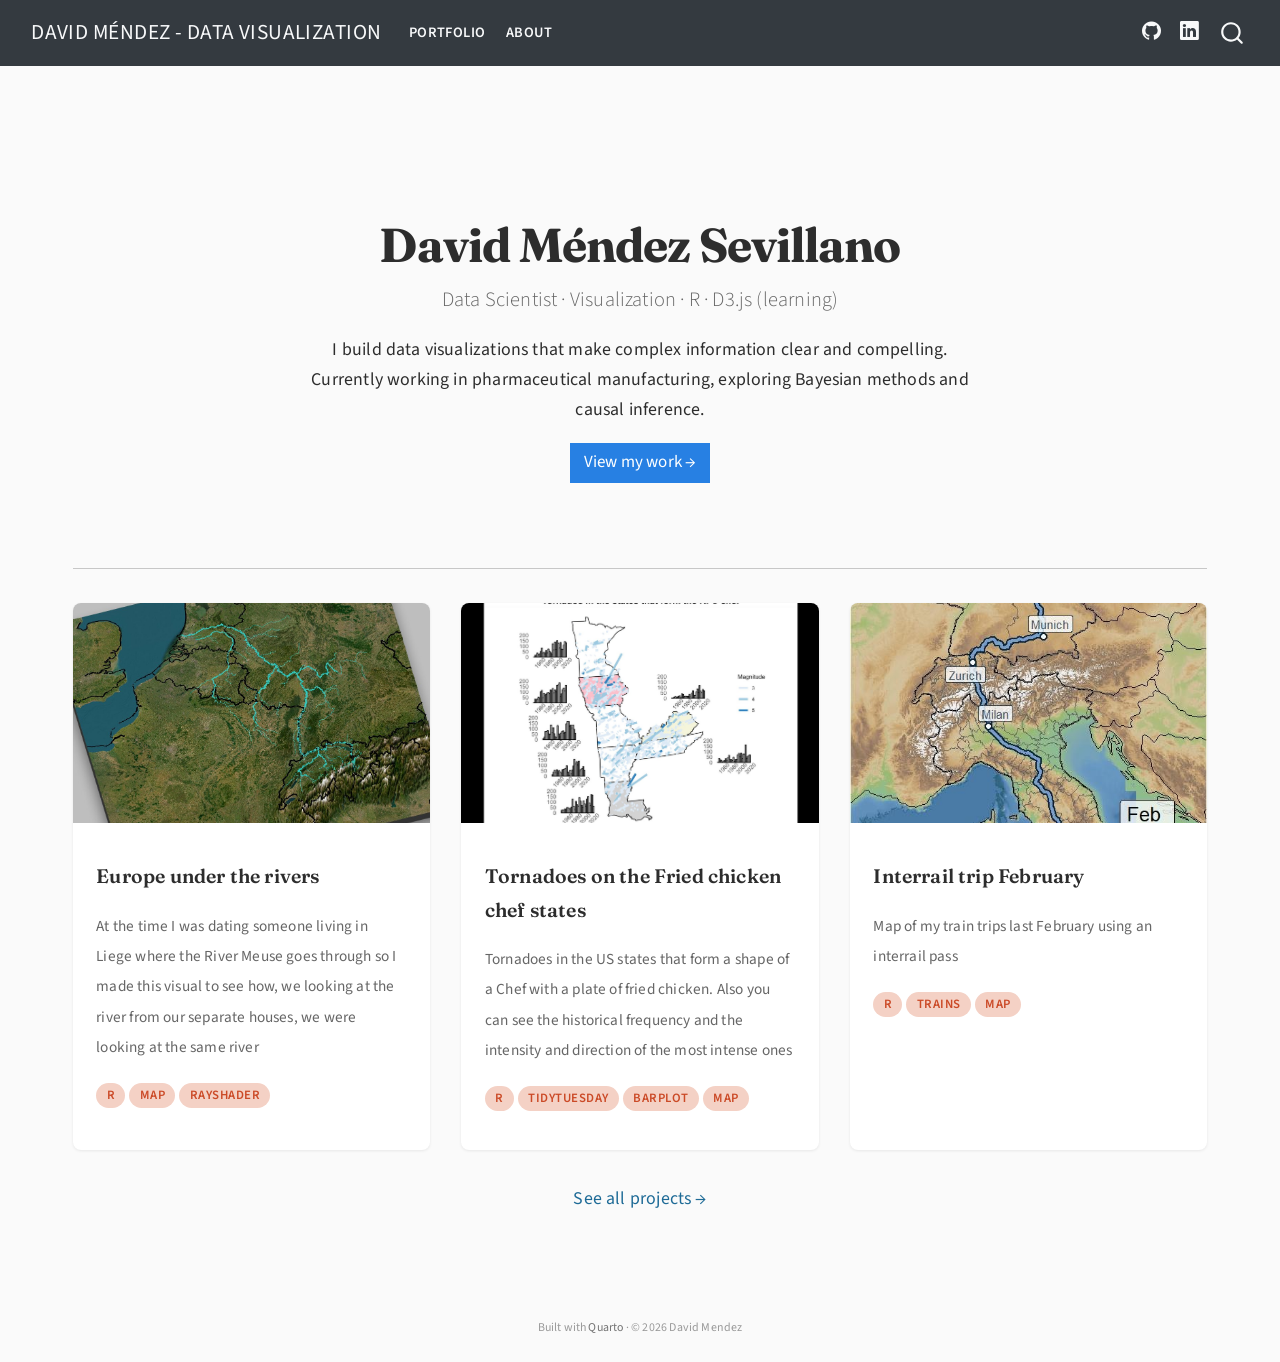
==== docs/index.html @ 900b7a50 "initial commit" ====
<!DOCTYPE html>
<html xmlns="http://www.w3.org/1999/xhtml" lang="en" xml:lang="en"><head>

<meta charset="utf-8">
<meta name="generator" content="quarto-1.8.25">

<meta name="viewport" content="width=device-width, initial-scale=1.0, user-scalable=yes">


<title>David Méndez - Data Visualization</title>
<style>
code{white-space: pre-wrap;}
span.smallcaps{font-variant: small-caps;}
div.columns{display: flex; gap: min(4vw, 1.5em);}
div.column{flex: auto; overflow-x: auto;}
div.hanging-indent{margin-left: 1.5em; text-indent: -1.5em;}
ul.task-list{list-style: none;}
ul.task-list li input[type="checkbox"] {
  width: 0.8em;
  margin: 0 0.8em 0.2em -1em; /* quarto-specific, see https://github.com/quarto-dev/quarto-cli/issues/4556 */ 
  vertical-align: middle;
}
</style>


<script src="site_libs/quarto-nav/quarto-nav.js"></script>
<script src="site_libs/quarto-nav/headroom.min.js"></script>
<script src="site_libs/clipboard/clipboard.min.js"></script>
<script src="site_libs/quarto-search/autocomplete.umd.js"></script>
<script src="site_libs/quarto-search/fuse.min.js"></script>
<script src="site_libs/quarto-search/quarto-search.js"></script>
<meta name="quarto:offset" content="./">
<script src="site_libs/quarto-html/quarto.js" type="module"></script>
<script src="site_libs/quarto-html/tabsets/tabsets.js" type="module"></script>
<script src="site_libs/quarto-html/axe/axe-check.js" type="module"></script>
<script src="site_libs/quarto-html/popper.min.js"></script>
<script src="site_libs/quarto-html/tippy.umd.min.js"></script>
<script src="site_libs/quarto-html/anchor.min.js"></script>
<link href="site_libs/quarto-html/tippy.css" rel="stylesheet">
<link href="site_libs/quarto-html/quarto-syntax-highlighting-4dd0a3cd2d1f0c1ca65dcbe395e0d0e9.css" rel="stylesheet" id="quarto-text-highlighting-styles">
<script src="site_libs/bootstrap/bootstrap.min.js"></script>
<link href="site_libs/bootstrap/bootstrap-icons.css" rel="stylesheet">
<link href="site_libs/bootstrap/bootstrap-ac0d7b5ecc7dd9f76389d4ff82548eff.min.css" rel="stylesheet" append-hash="true" id="quarto-bootstrap" data-mode="light">
<script id="quarto-search-options" type="application/json">{
  "location": "navbar",
  "copy-button": false,
  "collapse-after": 3,
  "panel-placement": "end",
  "type": "overlay",
  "limit": 50,
  "keyboard-shortcut": [
    "f",
    "/",
    "s"
  ],
  "show-item-context": false,
  "language": {
    "search-no-results-text": "No results",
    "search-matching-documents-text": "matching documents",
    "search-copy-link-title": "Copy link to search",
    "search-hide-matches-text": "Hide additional matches",
    "search-more-match-text": "more match in this document",
    "search-more-matches-text": "more matches in this document",
    "search-clear-button-title": "Clear",
    "search-text-placeholder": "",
    "search-detached-cancel-button-title": "Cancel",
    "search-submit-button-title": "Submit",
    "search-label": "Search"
  }
}</script>
<style>html{ scroll-behavior: smooth; }</style>


<link rel="stylesheet" href="styles/extra.css">
<meta property="og:title" content="David Méndez - Data Visualization">
<meta property="og:description" content="Data visualization portfolio showcasing work in R, D3.js, and interactive analytics">
<meta property="og:image" content="https://damense.github.io/images/river-maas.jpg">
<meta property="og:site_name" content="David Méndez - Data Visualization">
<meta name="twitter:title" content="David Méndez - Data Visualization">
<meta name="twitter:description" content="Data visualization portfolio showcasing work in R, D3.js, and interactive analytics">
<meta name="twitter:image" content="https://damense.github.io/images/river-maas.jpg">
<meta name="twitter:card" content="summary_large_image">
</head>

<body class="nav-fixed quarto-light">

<div id="quarto-search-results"></div>
  <header id="quarto-header" class="headroom fixed-top">
    <nav class="navbar navbar-expand-lg " data-bs-theme="dark">
      <div class="navbar-container container-fluid">
      <div class="navbar-brand-container mx-auto">
    <a href="./index.html" class="navbar-brand navbar-brand-logo">
    </a>
    <a class="navbar-brand" href="./index.html">
    <span class="navbar-title">David Méndez - Data Visualization</span>
    </a>
  </div>
            <div id="quarto-search" class="" title="Search"></div>
          <button class="navbar-toggler" type="button" data-bs-toggle="collapse" data-bs-target="#navbarCollapse" aria-controls="navbarCollapse" role="menu" aria-expanded="false" aria-label="Toggle navigation" onclick="if (window.quartoToggleHeadroom) { window.quartoToggleHeadroom(); }">
  <span class="navbar-toggler-icon"></span>
</button>
          <div class="collapse navbar-collapse" id="navbarCollapse">
            <ul class="navbar-nav navbar-nav-scroll me-auto">
  <li class="nav-item">
    <a class="nav-link" href="./portfolio.html"> 
<span class="menu-text">Portfolio</span></a>
  </li>  
  <li class="nav-item">
    <a class="nav-link" href="./about.html"> 
<span class="menu-text">About</span></a>
  </li>  
</ul>
            <ul class="navbar-nav navbar-nav-scroll ms-auto">
  <li class="nav-item compact">
    <a class="nav-link" href="https://github.com/damense"> <i class="bi bi-github" role="img" aria-label="GitHub">
</i> 
<span class="menu-text"></span></a>
  </li>  
  <li class="nav-item compact">
    <a class="nav-link" href="https://www.linkedin.com/in/dmendezsev/"> <i class="bi bi-linkedin" role="img" aria-label="LinkedIn">
</i> 
<span class="menu-text"></span></a>
  </li>  
</ul>
          </div> <!-- /navcollapse -->
            <div class="quarto-navbar-tools">
</div>
      </div> <!-- /container-fluid -->
    </nav>
</header>
<!-- content -->
<div id="quarto-content" class="quarto-container page-columns page-rows-contents page-layout-full page-navbar">
<!-- sidebar -->
<!-- margin-sidebar -->
    
<!-- main -->
<main class="content column-page" id="quarto-document-content"><header id="title-block-header" class="quarto-title-block"></header>




<section id="david-méndez-sevillano" class="level1 hero">
<h1>David Méndez Sevillano</h1>
<div class="subtitle">
<p>Data Scientist · Visualization · R · D3.js (learning)</p>
</div>
<p>I build data visualizations that make complex information clear and compelling. Currently working in pharmaceutical manufacturing, exploring Bayesian methods and causal inference.</p>
<p><a href="./portfolio.html" class="btn btn-primary">View my work →</a></p>
</section>
<hr>
<div class="project-grid">
<div class="project-card">
<p><a href="./projects/river-maas.html"><img src="images/river-maas.jpg" class="img-fluid"></a></p>
<div class="card-body">
<p><span class="card-title">Europe under the rivers</span></p>
<p><span class="card-description">At the time I was dating someone living in Liege where the River Meuse goes through so I made this visual to see how, we looking at the river from our separate houses, we were looking at the same river</span></p>
<div class="card-tags">
<p><span class="tag">R</span> <span class="tag">map</span> <span class="tag">rayshader</span></p>
</div>
</div>
</div>
<div class="project-card">
<p><a href="./projects/tornados-kfc.html"><img src="images/tornados-kfc.jpg" class="img-fluid"></a></p>
<div class="card-body">
<p><span class="card-title">Tornadoes on the Fried chicken chef states</span></p>
<p><span class="card-description">Tornadoes in the US states that form a shape of a Chef with a plate of fried chicken. Also you can see the historical frequency and the intensity and direction of the most intense ones</span></p>
<div class="card-tags">
<p><span class="tag">R</span> <span class="tag">Tidytuesday</span> <span class="tag">Barplot</span> <span class="tag">map</span></p>
</div>
</div>
</div>
<div class="project-card">
<p><a href="./projects/trains-feb.html"><img src="images/trains-feb.jpg" class="img-fluid"></a></p>
<div class="card-body">
<p><span class="card-title">Interrail trip February</span></p>
<p><span class="card-description">Map of my train trips last February using an interrail pass</span></p>
<div class="card-tags">
<p><span class="tag">R</span> <span class="tag">trains</span> <span class="tag">map</span></p>
</div>
</div>
</div>
</div>
<div style="text-align: center; margin-top: 2rem;">
<p><a href="./portfolio.html">See all projects →</a></p>
</div>



</main> <!-- /main -->
<script id="quarto-html-after-body" type="application/javascript">
  window.document.addEventListener("DOMContentLoaded", function (event) {
    const icon = "";
    const anchorJS = new window.AnchorJS();
    anchorJS.options = {
      placement: 'right',
      icon: icon
    };
    anchorJS.add('.anchored');
    const isCodeAnnotation = (el) => {
      for (const clz of el.classList) {
        if (clz.startsWith('code-annotation-')) {                     
          return true;
        }
      }
      return false;
    }
    const onCopySuccess = function(e) {
      // button target
      const button = e.trigger;
      // don't keep focus
      button.blur();
      // flash "checked"
      button.classList.add('code-copy-button-checked');
      var currentTitle = button.getAttribute("title");
      button.setAttribute("title", "Copied!");
      let tooltip;
      if (window.bootstrap) {
        button.setAttribute("data-bs-toggle", "tooltip");
        button.setAttribute("data-bs-placement", "left");
        button.setAttribute("data-bs-title", "Copied!");
        tooltip = new bootstrap.Tooltip(button, 
          { trigger: "manual", 
            customClass: "code-copy-button-tooltip",
            offset: [0, -8]});
        tooltip.show();    
      }
      setTimeout(function() {
        if (tooltip) {
          tooltip.hide();
          button.removeAttribute("data-bs-title");
          button.removeAttribute("data-bs-toggle");
          button.removeAttribute("data-bs-placement");
        }
        button.setAttribute("title", currentTitle);
        button.classList.remove('code-copy-button-checked');
      }, 1000);
      // clear code selection
      e.clearSelection();
    }
    const getTextToCopy = function(trigger) {
      const outerScaffold = trigger.parentElement.cloneNode(true);
      const codeEl = outerScaffold.querySelector('code');
      for (const childEl of codeEl.children) {
        if (isCodeAnnotation(childEl)) {
          childEl.remove();
        }
      }
      return codeEl.innerText;
    }
    const clipboard = new window.ClipboardJS('.code-copy-button:not([data-in-quarto-modal])', {
      text: getTextToCopy
    });
    clipboard.on('success', onCopySuccess);
    if (window.document.getElementById('quarto-embedded-source-code-modal')) {
      const clipboardModal = new window.ClipboardJS('.code-copy-button[data-in-quarto-modal]', {
        text: getTextToCopy,
        container: window.document.getElementById('quarto-embedded-source-code-modal')
      });
      clipboardModal.on('success', onCopySuccess);
    }
      var localhostRegex = new RegExp(/^(?:http|https):\/\/localhost\:?[0-9]*\//);
      var mailtoRegex = new RegExp(/^mailto:/);
        var filterRegex = new RegExp("https:\/\/damense\.github\.io");
      var isInternal = (href) => {
          return filterRegex.test(href) || localhostRegex.test(href) || mailtoRegex.test(href);
      }
      // Inspect non-navigation links and adorn them if external
     var links = window.document.querySelectorAll('a[href]:not(.nav-link):not(.navbar-brand):not(.toc-action):not(.sidebar-link):not(.sidebar-item-toggle):not(.pagination-link):not(.no-external):not([aria-hidden]):not(.dropdown-item):not(.quarto-navigation-tool):not(.about-link)');
      for (var i=0; i<links.length; i++) {
        const link = links[i];
        if (!isInternal(link.href)) {
          // undo the damage that might have been done by quarto-nav.js in the case of
          // links that we want to consider external
          if (link.dataset.originalHref !== undefined) {
            link.href = link.dataset.originalHref;
          }
            // target, if specified
            link.setAttribute("target", "_blank");
            if (link.getAttribute("rel") === null) {
              link.setAttribute("rel", "noopener");
            }
        }
      }
    function tippyHover(el, contentFn, onTriggerFn, onUntriggerFn) {
      const config = {
        allowHTML: true,
        maxWidth: 500,
        delay: 100,
        arrow: false,
        appendTo: function(el) {
            return el.parentElement;
        },
        interactive: true,
        interactiveBorder: 10,
        theme: 'quarto',
        placement: 'bottom-start',
      };
      if (contentFn) {
        config.content = contentFn;
      }
      if (onTriggerFn) {
        config.onTrigger = onTriggerFn;
      }
      if (onUntriggerFn) {
        config.onUntrigger = onUntriggerFn;
      }
      window.tippy(el, config); 
    }
    const noterefs = window.document.querySelectorAll('a[role="doc-noteref"]');
    for (var i=0; i<noterefs.length; i++) {
      const ref = noterefs[i];
      tippyHover(ref, function() {
        // use id or data attribute instead here
        let href = ref.getAttribute('data-footnote-href') || ref.getAttribute('href');
        try { href = new URL(href).hash; } catch {}
        const id = href.replace(/^#\/?/, "");
        const note = window.document.getElementById(id);
        if (note) {
          return note.innerHTML;
        } else {
          return "";
        }
      });
    }
    const xrefs = window.document.querySelectorAll('a.quarto-xref');
    const processXRef = (id, note) => {
      // Strip column container classes
      const stripColumnClz = (el) => {
        el.classList.remove("page-full", "page-columns");
        if (el.children) {
          for (const child of el.children) {
            stripColumnClz(child);
          }
        }
      }
      stripColumnClz(note)
      if (id === null || id.startsWith('sec-')) {
        // Special case sections, only their first couple elements
        const container = document.createElement("div");
        if (note.children && note.children.length > 2) {
          container.appendChild(note.children[0].cloneNode(true));
          for (let i = 1; i < note.children.length; i++) {
            const child = note.children[i];
            if (child.tagName === "P" && child.innerText === "") {
              continue;
            } else {
              container.appendChild(child.cloneNode(true));
              break;
            }
          }
          if (window.Quarto?.typesetMath) {
            window.Quarto.typesetMath(container);
          }
          return container.innerHTML
        } else {
          if (window.Quarto?.typesetMath) {
            window.Quarto.typesetMath(note);
          }
          return note.innerHTML;
        }
      } else {
        // Remove any anchor links if they are present
        const anchorLink = note.querySelector('a.anchorjs-link');
        if (anchorLink) {
          anchorLink.remove();
        }
        if (window.Quarto?.typesetMath) {
          window.Quarto.typesetMath(note);
        }
        if (note.classList.contains("callout")) {
          return note.outerHTML;
        } else {
          return note.innerHTML;
        }
      }
    }
    for (var i=0; i<xrefs.length; i++) {
      const xref = xrefs[i];
      tippyHover(xref, undefined, function(instance) {
        instance.disable();
        let url = xref.getAttribute('href');
        let hash = undefined; 
        if (url.startsWith('#')) {
          hash = url;
        } else {
          try { hash = new URL(url).hash; } catch {}
        }
        if (hash) {
          const id = hash.replace(/^#\/?/, "");
          const note = window.document.getElementById(id);
          if (note !== null) {
            try {
              const html = processXRef(id, note.cloneNode(true));
              instance.setContent(html);
            } finally {
              instance.enable();
              instance.show();
            }
          } else {
            // See if we can fetch this
            fetch(url.split('#')[0])
            .then(res => res.text())
            .then(html => {
              const parser = new DOMParser();
              const htmlDoc = parser.parseFromString(html, "text/html");
              const note = htmlDoc.getElementById(id);
              if (note !== null) {
                const html = processXRef(id, note);
                instance.setContent(html);
              } 
            }).finally(() => {
              instance.enable();
              instance.show();
            });
          }
        } else {
          // See if we can fetch a full url (with no hash to target)
          // This is a special case and we should probably do some content thinning / targeting
          fetch(url)
          .then(res => res.text())
          .then(html => {
            const parser = new DOMParser();
            const htmlDoc = parser.parseFromString(html, "text/html");
            const note = htmlDoc.querySelector('main.content');
            if (note !== null) {
              // This should only happen for chapter cross references
              // (since there is no id in the URL)
              // remove the first header
              if (note.children.length > 0 && note.children[0].tagName === "HEADER") {
                note.children[0].remove();
              }
              const html = processXRef(null, note);
              instance.setContent(html);
            } 
          }).finally(() => {
            instance.enable();
            instance.show();
          });
        }
      }, function(instance) {
      });
    }
        let selectedAnnoteEl;
        const selectorForAnnotation = ( cell, annotation) => {
          let cellAttr = 'data-code-cell="' + cell + '"';
          let lineAttr = 'data-code-annotation="' +  annotation + '"';
          const selector = 'span[' + cellAttr + '][' + lineAttr + ']';
          return selector;
        }
        const selectCodeLines = (annoteEl) => {
          const doc = window.document;
          const targetCell = annoteEl.getAttribute("data-target-cell");
          const targetAnnotation = annoteEl.getAttribute("data-target-annotation");
          const annoteSpan = window.document.querySelector(selectorForAnnotation(targetCell, targetAnnotation));
          const lines = annoteSpan.getAttribute("data-code-lines").split(",");
          const lineIds = lines.map((line) => {
            return targetCell + "-" + line;
          })
          let top = null;
          let height = null;
          let parent = null;
          if (lineIds.length > 0) {
              //compute the position of the single el (top and bottom and make a div)
              const el = window.document.getElementById(lineIds[0]);
              top = el.offsetTop;
              height = el.offsetHeight;
              parent = el.parentElement.parentElement;
            if (lineIds.length > 1) {
              const lastEl = window.document.getElementById(lineIds[lineIds.length - 1]);
              const bottom = lastEl.offsetTop + lastEl.offsetHeight;
              height = bottom - top;
            }
            if (top !== null && height !== null && parent !== null) {
              // cook up a div (if necessary) and position it 
              let div = window.document.getElementById("code-annotation-line-highlight");
              if (div === null) {
                div = window.document.createElement("div");
                div.setAttribute("id", "code-annotation-line-highlight");
                div.style.position = 'absolute';
                parent.appendChild(div);
              }
              div.style.top = top - 2 + "px";
              div.style.height = height + 4 + "px";
              div.style.left = 0;
              let gutterDiv = window.document.getElementById("code-annotation-line-highlight-gutter");
              if (gutterDiv === null) {
                gutterDiv = window.document.createElement("div");
                gutterDiv.setAttribute("id", "code-annotation-line-highlight-gutter");
                gutterDiv.style.position = 'absolute';
                const codeCell = window.document.getElementById(targetCell);
                const gutter = codeCell.querySelector('.code-annotation-gutter');
                gutter.appendChild(gutterDiv);
              }
              gutterDiv.style.top = top - 2 + "px";
              gutterDiv.style.height = height + 4 + "px";
            }
            selectedAnnoteEl = annoteEl;
          }
        };
        const unselectCodeLines = () => {
          const elementsIds = ["code-annotation-line-highlight", "code-annotation-line-highlight-gutter"];
          elementsIds.forEach((elId) => {
            const div = window.document.getElementById(elId);
            if (div) {
              div.remove();
            }
          });
          selectedAnnoteEl = undefined;
        };
          // Handle positioning of the toggle
      window.addEventListener(
        "resize",
        throttle(() => {
          elRect = undefined;
          if (selectedAnnoteEl) {
            selectCodeLines(selectedAnnoteEl);
          }
        }, 10)
      );
      function throttle(fn, ms) {
      let throttle = false;
      let timer;
        return (...args) => {
          if(!throttle) { // first call gets through
              fn.apply(this, args);
              throttle = true;
          } else { // all the others get throttled
              if(timer) clearTimeout(timer); // cancel #2
              timer = setTimeout(() => {
                fn.apply(this, args);
                timer = throttle = false;
              }, ms);
          }
        };
      }
        // Attach click handler to the DT
        const annoteDls = window.document.querySelectorAll('dt[data-target-cell]');
        for (const annoteDlNode of annoteDls) {
          annoteDlNode.addEventListener('click', (event) => {
            const clickedEl = event.target;
            if (clickedEl !== selectedAnnoteEl) {
              unselectCodeLines();
              const activeEl = window.document.querySelector('dt[data-target-cell].code-annotation-active');
              if (activeEl) {
                activeEl.classList.remove('code-annotation-active');
              }
              selectCodeLines(clickedEl);
              clickedEl.classList.add('code-annotation-active');
            } else {
              // Unselect the line
              unselectCodeLines();
              clickedEl.classList.remove('code-annotation-active');
            }
          });
        }
    const findCites = (el) => {
      const parentEl = el.parentElement;
      if (parentEl) {
        const cites = parentEl.dataset.cites;
        if (cites) {
          return {
            el,
            cites: cites.split(' ')
          };
        } else {
          return findCites(el.parentElement)
        }
      } else {
        return undefined;
      }
    };
    var bibliorefs = window.document.querySelectorAll('a[role="doc-biblioref"]');
    for (var i=0; i<bibliorefs.length; i++) {
      const ref = bibliorefs[i];
      const citeInfo = findCites(ref);
      if (citeInfo) {
        tippyHover(citeInfo.el, function() {
          var popup = window.document.createElement('div');
          citeInfo.cites.forEach(function(cite) {
            var citeDiv = window.document.createElement('div');
            citeDiv.classList.add('hanging-indent');
            citeDiv.classList.add('csl-entry');
            var biblioDiv = window.document.getElementById('ref-' + cite);
            if (biblioDiv) {
              citeDiv.innerHTML = biblioDiv.innerHTML;
            }
            popup.appendChild(citeDiv);
          });
          return popup.innerHTML;
        });
      }
    }
  });
  </script>
</div> <!-- /content -->
<footer class="footer">
  <div class="nav-footer">
    <div class="nav-footer-left">
      &nbsp;
    </div>   
    <div class="nav-footer-center">
<p>Built with <a href="https://quarto.org">Quarto</a> · © 2026 David Mendez</p>
</div>
    <div class="nav-footer-right">
      &nbsp;
    </div>
  </div>
</footer>




<script src="site_libs/quarto-html/zenscroll-min.js"></script>
</body></html>
---- docs/site_libs/quarto-html/tippy.css ----
.tippy-box[data-animation=fade][data-state=hidden]{opacity:0}[data-tippy-root]{max-width:calc(100vw - 10px)}.tippy-box{position:relative;background-color:#333;color:#fff;border-radius:4px;font-size:14px;line-height:1.4;white-space:normal;outline:0;transition-property:transform,visibility,opacity}.tippy-box[data-placement^=top]>.tippy-arrow{bottom:0}.tippy-box[data-placement^=top]>.tippy-arrow:before{bottom:-7px;left:0;border-width:8px 8px 0;border-top-color:initial;transform-origin:center top}.tippy-box[data-placement^=bottom]>.tippy-arrow{top:0}.tippy-box[data-placement^=bottom]>.tippy-arrow:before{top:-7px;left:0;border-width:0 8px 8px;border-bottom-color:initial;transform-origin:center bottom}.tippy-box[data-placement^=left]>.tippy-arrow{right:0}.tippy-box[data-placement^=left]>.tippy-arrow:before{border-width:8px 0 8px 8px;border-left-color:initial;right:-7px;transform-origin:center left}.tippy-box[data-placement^=right]>.tippy-arrow{left:0}.tippy-box[data-placement^=right]>.tippy-arrow:before{left:-7px;border-width:8px 8px 8px 0;border-right-color:initial;transform-origin:center right}.tippy-box[data-inertia][data-state=visible]{transition-timing-function:cubic-bezier(.54,1.5,.38,1.11)}.tippy-arrow{width:16px;height:16px;color:#333}.tippy-arrow:before{content:"";position:absolute;border-color:transparent;border-style:solid}.tippy-content{position:relative;padding:5px 9px;z-index:1}
---- docs/site_libs/quarto-html/quarto-syntax-highlighting-4dd0a3cd2d1f0c1ca65dcbe395e0d0e9.css ----
/* quarto syntax highlight colors */
:root {
  --quarto-hl-ot-color: #003B4F;
  --quarto-hl-at-color: #657422;
  --quarto-hl-ss-color: #20794D;
  --quarto-hl-an-color: #5E5E5E;
  --quarto-hl-fu-color: #4758AB;
  --quarto-hl-st-color: #20794D;
  --quarto-hl-cf-color: #003B4F;
  --quarto-hl-op-color: #5E5E5E;
  --quarto-hl-er-color: #AD0000;
  --quarto-hl-bn-color: #AD0000;
  --quarto-hl-al-color: #AD0000;
  --quarto-hl-va-color: #111111;
  --quarto-hl-bu-color: inherit;
  --quarto-hl-ex-color: inherit;
  --quarto-hl-pp-color: #AD0000;
  --quarto-hl-in-color: #5E5E5E;
  --quarto-hl-vs-color: #20794D;
  --quarto-hl-wa-color: #5E5E5E;
  --quarto-hl-do-color: #5E5E5E;
  --quarto-hl-im-color: #00769E;
  --quarto-hl-ch-color: #20794D;
  --quarto-hl-dt-color: #AD0000;
  --quarto-hl-fl-color: #AD0000;
  --quarto-hl-co-color: #5E5E5E;
  --quarto-hl-cv-color: #5E5E5E;
  --quarto-hl-cn-color: #8f5902;
  --quarto-hl-sc-color: #5E5E5E;
  --quarto-hl-dv-color: #AD0000;
  --quarto-hl-kw-color: #003B4F;
}

/* other quarto variables */
:root {
  --quarto-font-monospace: "JetBrains Mono", "Fira Code", monospace;
}

/* syntax highlight based on Pandoc's rules */
pre > code.sourceCode > span {
  color: #003B4F;
}

code.sourceCode > span {
  color: #003B4F;
}

div.sourceCode,
div.sourceCode pre.sourceCode {
  color: #003B4F;
}

/* Normal */
code span {
  color: #003B4F;
}

/* Alert */
code span.al {
  color: #AD0000;
  font-style: inherit;
}

/* Annotation */
code span.an {
  color: #5E5E5E;
  font-style: inherit;
}

/* Attribute */
code span.at {
  color: #657422;
  font-style: inherit;
}

/* BaseN */
code span.bn {
  color: #AD0000;
  font-style: inherit;
}

/* BuiltIn */
code span.bu {
  font-style: inherit;
}

/* ControlFlow */
code span.cf {
  color: #003B4F;
  font-weight: bold;
  font-style: inherit;
}

/* Char */
code span.ch {
  color: #20794D;
  font-style: inherit;
}

/* Constant */
code span.cn {
  color: #8f5902;
  font-style: inherit;
}

/* Comment */
code span.co {
  color: #5E5E5E;
  font-style: inherit;
}

/* CommentVar */
code span.cv {
  color: #5E5E5E;
  font-style: italic;
}

/* Documentation */
code span.do {
  color: #5E5E5E;
  font-style: italic;
}

/* DataType */
code span.dt {
  color: #AD0000;
  font-style: inherit;
}

/* DecVal */
code span.dv {
  color: #AD0000;
  font-style: inherit;
}

/* Error */
code span.er {
  color: #AD0000;
  font-style: inherit;
}

/* Extension */
code span.ex {
  font-style: inherit;
}

/* Float */
code span.fl {
  color: #AD0000;
  font-style: inherit;
}

/* Function */
code span.fu {
  color: #4758AB;
  font-style: inherit;
}

/* Import */
code span.im {
  color: #00769E;
  font-style: inherit;
}

/* Information */
code span.in {
  color: #5E5E5E;
  font-style: inherit;
}

/* Keyword */
code span.kw {
  color: #003B4F;
  font-weight: bold;
  font-style: inherit;
}

/* Operator */
code span.op {
  color: #5E5E5E;
  font-style: inherit;
}

/* Other */
code span.ot {
  color: #003B4F;
  font-style: inherit;
}

/* Preprocessor */
code span.pp {
  color: #AD0000;
  font-style: inherit;
}

/* SpecialChar */
code span.sc {
  color: #5E5E5E;
  font-style: inherit;
}

/* SpecialString */
code span.ss {
  color: #20794D;
  font-style: inherit;
}

/* String */
code span.st {
  color: #20794D;
  font-style: inherit;
}

/* Variable */
code span.va {
  color: #111111;
  font-style: inherit;
}

/* VerbatimString */
code span.vs {
  color: #20794D;
  font-style: inherit;
}

/* Warning */
code span.wa {
  color: #5E5E5E;
  font-style: italic;
}

.prevent-inlining {
  content: "</";
}

/*# sourceMappingURL=110c3bdb45220cddaab886fc6cf551ba.css.map */
---- docs/styles/extra.css ----
/* Smooth link underlines */
a {
  text-decoration: none;
  border-bottom: 1px solid transparent;
  transition: border-color 0.2s ease;
}

a:hover {
  border-bottom-color: currentColor;
}

/* Remove underline from card links and nav */
.project-card a,
.navbar a,
.nav-footer a {
  border-bottom: none;
}
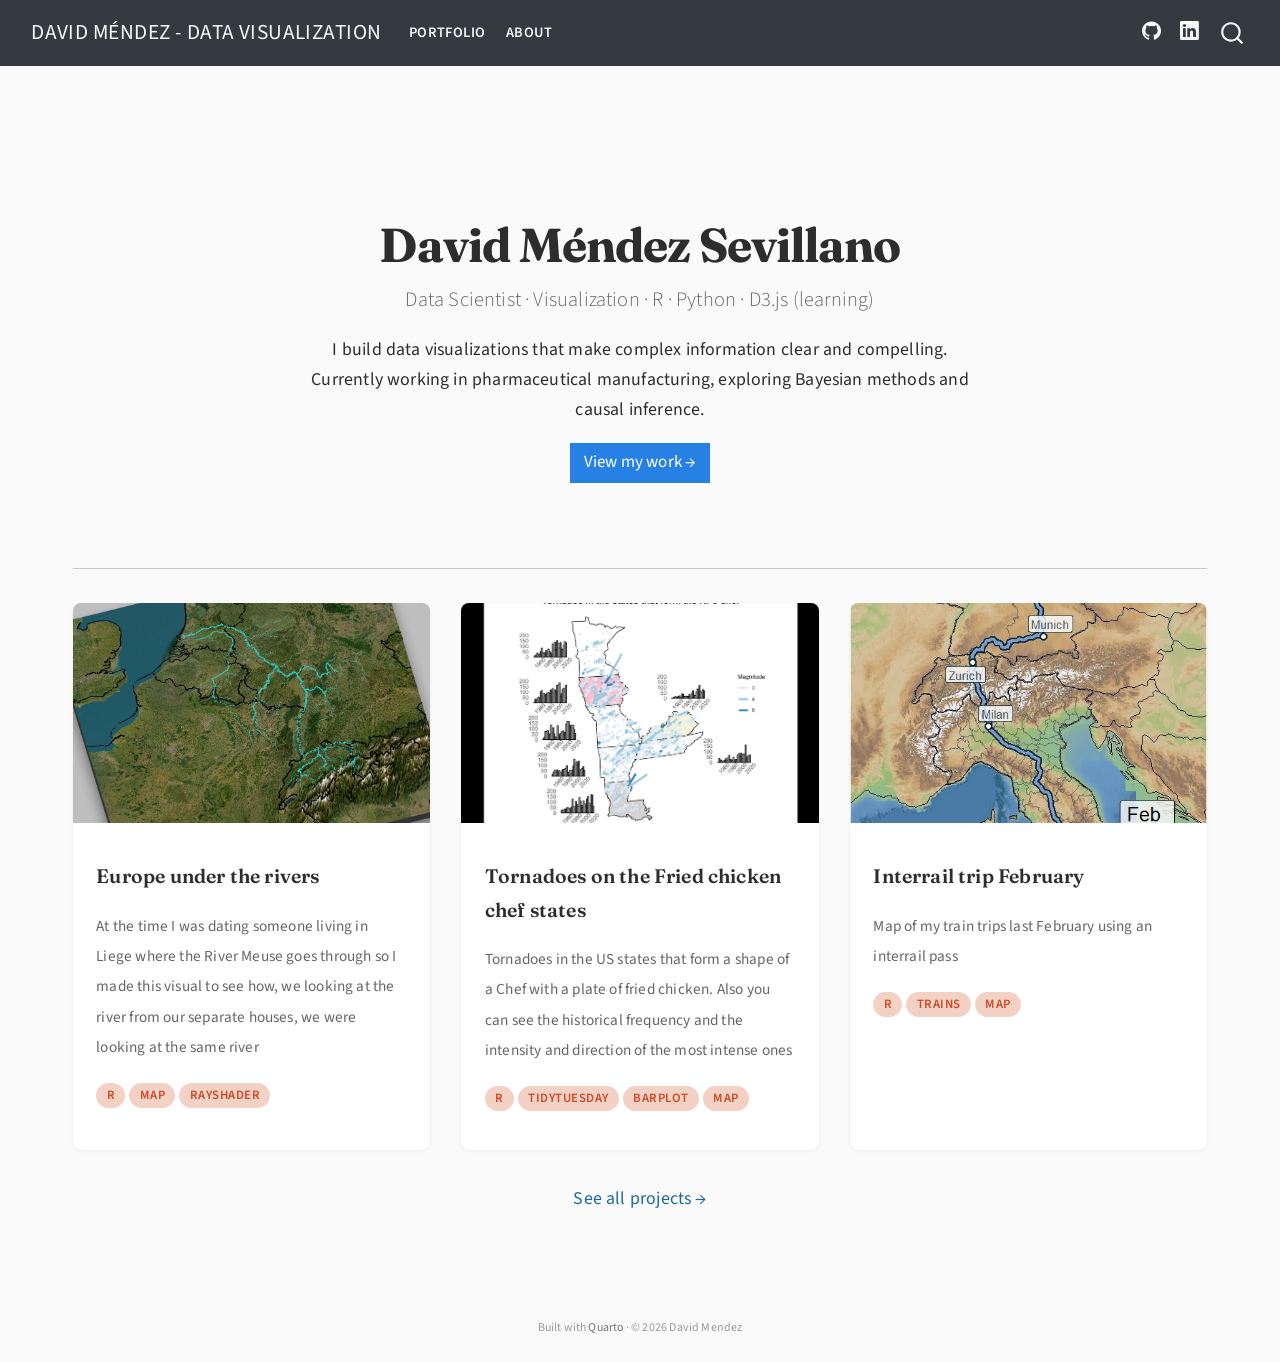
==== commit 1dfdea75: "changes" ====
--- a/docs/index.html
+++ b/docs/index.html
@@ -142,7 +142,7 @@
 <section id="david-méndez-sevillano" class="level1 hero">
 <h1>David Méndez Sevillano</h1>
 <div class="subtitle">
-<p>Data Scientist · Visualization · R · D3.js (learning)</p>
+<p>Data Scientist · Visualization · R · Python · D3.js (learning)</p>
 </div>
 <p>I build data visualizations that make complex information clear and compelling. Currently working in pharmaceutical manufacturing, exploring Bayesian methods and causal inference.</p>
 <p><a href="./portfolio.html" class="btn btn-primary">View my work →</a></p>
